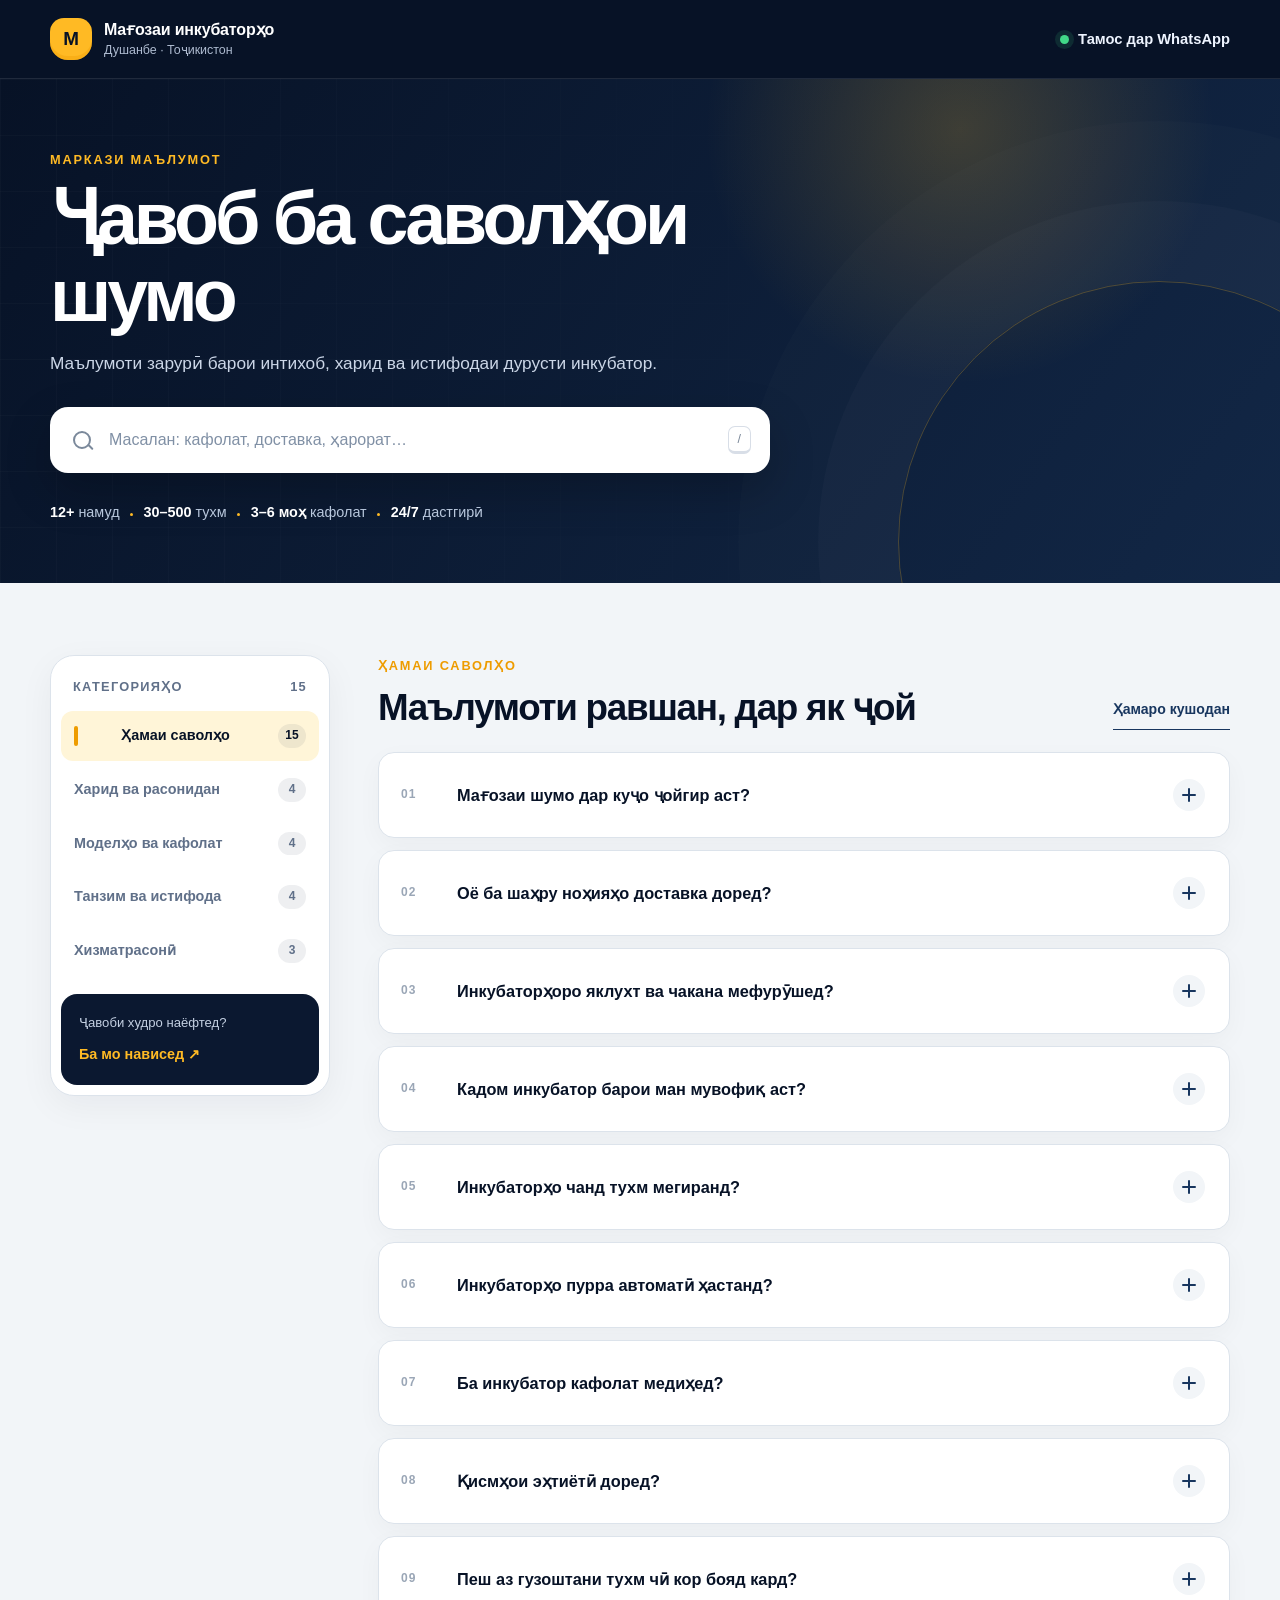
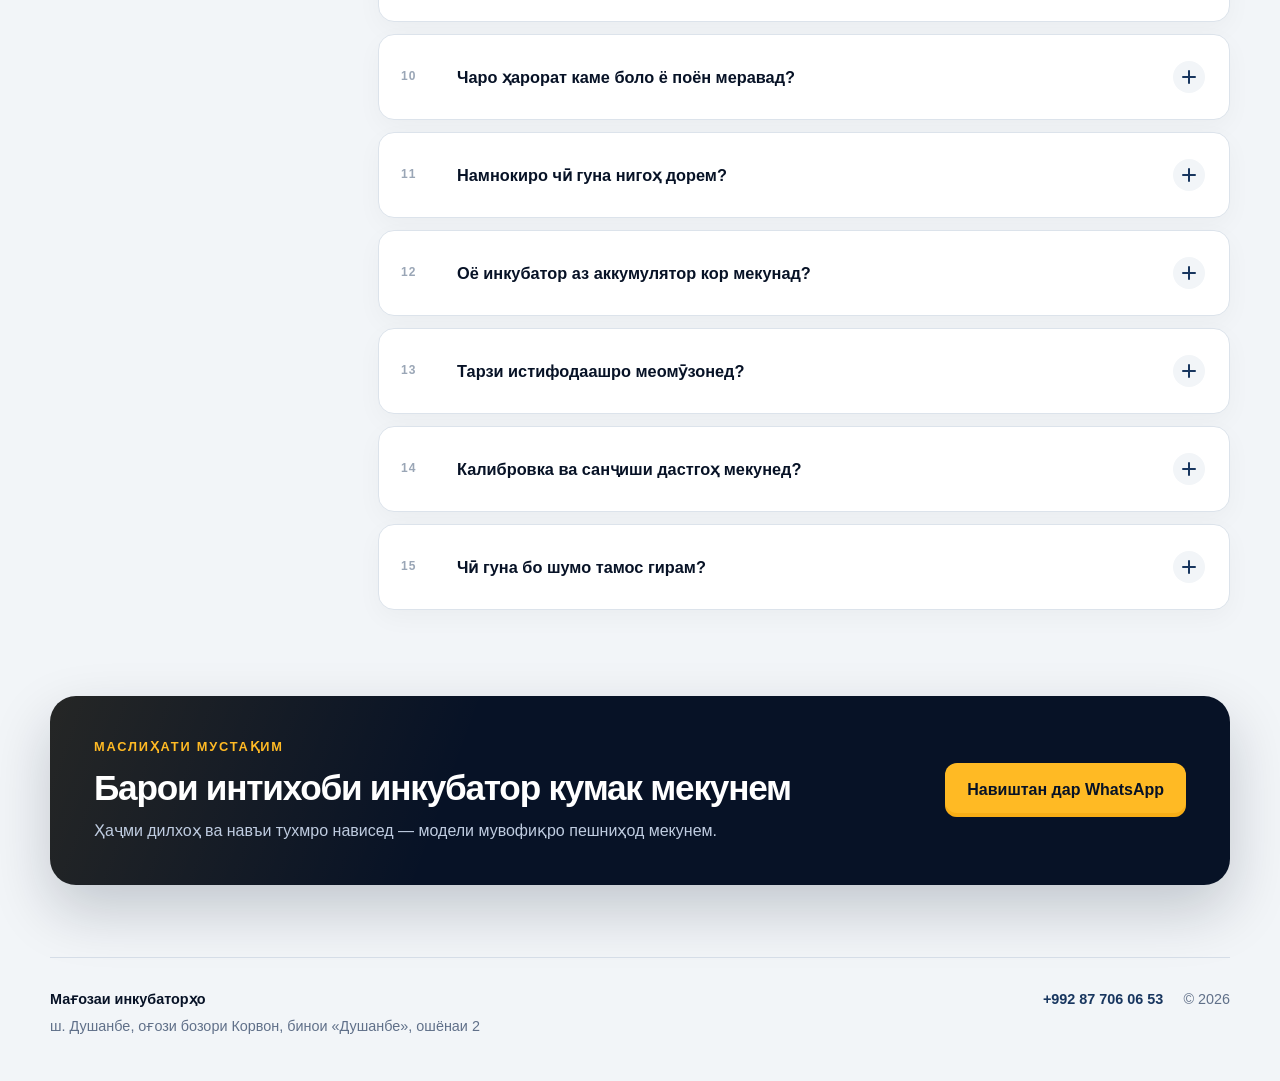
==== index.html @ 9f580c94 "Build scalable Tajik FAQ and Pages deployment" ====
<!doctype html>
<html lang="tg">
  <head>
    <meta charset="UTF-8" />
    <meta name="viewport" content="width=device-width, initial-scale=1.0" />
    <meta name="theme-color" content="#0b1830" />
    <meta
      name="description"
      content="Ҷавоб ба саволҳои маъмул дар бораи интихоб, харид ва истифодаи инкубаторҳо дар Тоҷикистон."
    />
    <title>Саволу ҷавоб | Мағозаи инкубаторҳо</title>
    <link rel="icon" href="assets/favicon.svg" type="image/svg+xml" />
    <link rel="stylesheet" href="assets/styles.css" />
    <script src="data/faqs.js" defer></script>
    <script src="assets/app.js" defer></script>
  </head>
  <body>
    <a class="skip-link" href="#faq-list">Ба саволҳо гузаред</a>

    <header class="site-header">
      <div class="header-inner">
        <a class="brand" href="./" aria-label="Мағозаи инкубаторҳо — саҳифаи асосӣ">
          <span class="brand-mark" aria-hidden="true">M</span>
          <span class="brand-copy">
            <strong>Мағозаи инкубаторҳо</strong>
            <small>Душанбе · Тоҷикистон</small>
          </span>
        </a>
        <a class="header-contact" data-whatsapp-link href="#contact">
          <span class="contact-dot" aria-hidden="true"></span>
          Тамос дар WhatsApp
        </a>
      </div>
    </header>

    <main>
      <section class="hero" aria-labelledby="page-title">
        <div class="hero-grid" aria-hidden="true"></div>
        <div class="hero-inner">
          <p class="eyebrow">Маркази маълумот</p>
          <h1 id="page-title">Ҷавоб ба саволҳои шумо</h1>
          <p class="hero-text">
            Маълумоти зарурӣ барои интихоб, харид ва истифодаи дурусти инкубатор.
          </p>

          <form class="search-shell" id="search-form" role="search">
            <label class="sr-only" for="faq-search">Ҷустуҷӯ дар саволу ҷавоб</label>
            <span class="search-icon" aria-hidden="true"></span>
            <input
              id="faq-search"
              name="q"
              type="search"
              autocomplete="off"
              placeholder="Масалан: кафолат, доставка, ҳарорат…"
            />
            <kbd title="Барои ҷустуҷӯ тугмаи /-ро пахш кунед">/</kbd>
            <button class="clear-search" id="clear-search" type="button" hidden>
              Пок кардан
            </button>
          </form>

          <div class="trust-row" aria-label="Маълумоти кӯтоҳ">
            <span><strong>12+</strong> намуд</span>
            <span><strong>30–500</strong> тухм</span>
            <span><strong>3–6 моҳ</strong> кафолат</span>
            <span><strong>24/7</strong> дастгирӣ</span>
          </div>
        </div>
      </section>

      <section class="faq-section" aria-label="Саволҳои маъмул">
        <div class="faq-layout">
          <aside class="category-panel" aria-label="Категорияҳои саволҳо">
            <div class="category-heading">
              <span>Категорияҳо</span>
              <span id="total-count" aria-label="Шумораи умумии саволҳо"></span>
            </div>
            <nav class="category-list" id="category-list"></nav>
            <div class="mini-contact">
              <p>Ҷавоби худро наёфтед?</p>
              <a data-whatsapp-link href="#contact">Ба мо нависед <span aria-hidden="true">↗</span></a>
            </div>
          </aside>

          <div class="faq-content">
            <div class="content-toolbar">
              <div>
                <p class="section-kicker" id="active-category-label">Ҳамаи саволҳо</p>
                <h2>Маълумоти равшан, дар як ҷой</h2>
              </div>
              <button class="text-button" id="toggle-all" type="button">Ҳамаро кушодан</button>
            </div>

            <div class="active-search" id="active-search" hidden aria-live="polite"></div>
            <div class="faq-list" id="faq-list"></div>

            <div class="empty-state" id="empty-state" hidden>
              <div class="empty-symbol" aria-hidden="true">?</div>
              <h3>Ҷавобе ёфт нашуд</h3>
              <p>Ибораи кӯтоҳтарро нависед ё категорияи дигарро интихоб кунед.</p>
              <button class="secondary-button" id="reset-filters" type="button">Нишон додани ҳамаи саволҳо</button>
            </div>
          </div>
        </div>
      </section>

      <section class="contact-band" id="contact" aria-labelledby="contact-title">
        <div>
          <p class="eyebrow">Маслиҳати мустақим</p>
          <h2 id="contact-title">Барои интихоби инкубатор кумак мекунем</h2>
          <p>Ҳаҷми дилхоҳ ва навъи тухмро нависед — модели мувофиқро пешниҳод мекунем.</p>
        </div>
        <a class="primary-button" data-whatsapp-link href="#">Навиштан дар WhatsApp</a>
      </section>
    </main>

    <footer class="site-footer">
      <div>
        <strong>Мағозаи инкубаторҳо</strong>
        <p data-address></p>
      </div>
      <div class="footer-meta">
        <a data-phone-link href="#"></a>
        <span>© <span id="current-year"></span></span>
      </div>
    </footer>

    <noscript>
      <div class="noscript">Барои истифодаи ҷустуҷӯ JavaScript-ро фаъол намоед.</div>
    </noscript>
  </body>
</html>
---- assets/styles.css ----
:root {
  color-scheme: light;
  --navy-950: #071226;
  --navy-900: #0b1830;
  --navy-800: #122746;
  --navy-700: #18365f;
  --ink: #13223a;
  --muted: #607089;
  --line: #dce3eb;
  --soft: #f2f5f8;
  --paper: #ffffff;
  --amber: #ffba24;
  --amber-strong: #ee9c00;
  --amber-soft: #fff5d8;
  --green: #26a269;
  --shadow: 0 18px 50px rgba(7, 18, 38, 0.1);
  --radius-lg: 24px;
  --radius-md: 16px;
  --max-width: 1180px;
}

* {
  box-sizing: border-box;
}

html {
  scroll-behavior: smooth;
}

body {
  margin: 0;
  min-width: 320px;
  background: var(--soft);
  color: var(--ink);
  font-family: Inter, ui-sans-serif, -apple-system, BlinkMacSystemFont, "Segoe UI", Arial, sans-serif;
  font-size: 16px;
  line-height: 1.65;
  text-rendering: optimizeLegibility;
}

button,
input {
  font: inherit;
}

button,
a,
summary {
  -webkit-tap-highlight-color: transparent;
}

a {
  color: inherit;
}

.sr-only {
  position: absolute;
  width: 1px;
  height: 1px;
  padding: 0;
  margin: -1px;
  overflow: hidden;
  clip: rect(0, 0, 0, 0);
  white-space: nowrap;
  border: 0;
}

.skip-link {
  position: fixed;
  z-index: 100;
  top: 12px;
  left: 12px;
  transform: translateY(-150%);
  padding: 10px 16px;
  border-radius: 10px;
  background: var(--amber);
  color: var(--navy-950);
  font-weight: 750;
  text-decoration: none;
}

.skip-link:focus {
  transform: translateY(0);
}

.site-header {
  position: relative;
  z-index: 10;
  background: var(--navy-950);
  color: white;
  border-bottom: 1px solid rgba(255, 255, 255, 0.1);
}

.header-inner,
.hero-inner,
.faq-layout,
.contact-band,
.site-footer {
  width: min(calc(100% - 40px), var(--max-width));
  margin-inline: auto;
}

.header-inner {
  min-height: 78px;
  display: flex;
  align-items: center;
  justify-content: space-between;
  gap: 24px;
}

.brand {
  display: inline-flex;
  align-items: center;
  gap: 12px;
  color: white;
  text-decoration: none;
}

.brand-mark {
  width: 42px;
  height: 42px;
  display: grid;
  place-items: center;
  border-radius: 14px 14px 18px 18px;
  background: var(--amber);
  color: var(--navy-950);
  font-size: 1.18rem;
  font-weight: 900;
  box-shadow: inset 0 -4px 0 rgba(238, 156, 0, 0.35);
}

.brand-copy {
  display: flex;
  flex-direction: column;
  line-height: 1.2;
}

.brand-copy strong {
  font-size: 1rem;
  letter-spacing: -0.01em;
}

.brand-copy small {
  margin-top: 4px;
  color: #aebbd0;
  font-size: 0.78rem;
}

.header-contact {
  display: inline-flex;
  align-items: center;
  gap: 9px;
  color: #eef4ff;
  font-size: 0.92rem;
  font-weight: 700;
  text-decoration: none;
}

.contact-dot {
  width: 9px;
  height: 9px;
  border-radius: 50%;
  background: #41d888;
  box-shadow: 0 0 0 5px rgba(65, 216, 136, 0.12);
}

.hero {
  position: relative;
  isolation: isolate;
  overflow: hidden;
  min-height: 420px;
  background:
    radial-gradient(circle at 75% 10%, rgba(255, 186, 36, 0.2), transparent 24%),
    linear-gradient(125deg, var(--navy-950), var(--navy-800));
  color: white;
}

.hero::after {
  content: "";
  position: absolute;
  z-index: -1;
  right: -140px;
  bottom: -220px;
  width: 520px;
  height: 520px;
  border: 1px solid rgba(255, 186, 36, 0.25);
  border-radius: 50%;
  box-shadow: 0 0 0 80px rgba(255, 255, 255, 0.018), 0 0 0 160px rgba(255, 255, 255, 0.012);
}

.hero-grid {
  position: absolute;
  z-index: -1;
  inset: 0;
  opacity: 0.12;
  background-image:
    linear-gradient(rgba(255, 255, 255, 0.18) 1px, transparent 1px),
    linear-gradient(90deg, rgba(255, 255, 255, 0.18) 1px, transparent 1px);
  background-size: 56px 56px;
  mask-image: linear-gradient(90deg, black, transparent 72%);
}

.hero-inner {
  padding: 70px 0 58px;
}

.eyebrow,
.section-kicker {
  margin: 0 0 10px;
  color: var(--amber);
  font-size: 0.8rem;
  font-weight: 850;
  letter-spacing: 0.14em;
  text-transform: uppercase;
}

h1,
h2,
h3,
p {
  margin-top: 0;
}

h1 {
  max-width: 780px;
  margin-bottom: 14px;
  font-size: clamp(2.4rem, 6vw, 4.6rem);
  line-height: 1.05;
  letter-spacing: -0.055em;
}

.hero-text {
  max-width: 650px;
  margin-bottom: 30px;
  color: #cbd6e7;
  font-size: 1.08rem;
}

.search-shell {
  position: relative;
  display: flex;
  align-items: center;
  width: min(100%, 720px);
  min-height: 66px;
  border: 1px solid rgba(255, 255, 255, 0.13);
  border-radius: 18px;
  background: white;
  box-shadow: 0 18px 45px rgba(0, 0, 0, 0.22);
}

.search-shell:focus-within {
  outline: 3px solid rgba(255, 186, 36, 0.48);
  outline-offset: 3px;
}

.search-icon {
  flex: 0 0 auto;
  width: 18px;
  height: 18px;
  margin-left: 22px;
  border: 2px solid #7b899b;
  border-radius: 50%;
}

.search-icon::after {
  content: "";
  display: block;
  width: 7px;
  height: 2px;
  margin: 13px 0 0 12px;
  transform: rotate(45deg);
  border-radius: 2px;
  background: #7b899b;
}

.search-shell input {
  min-width: 0;
  flex: 1;
  height: 64px;
  padding: 0 18px;
  border: 0;
  outline: 0;
  background: transparent;
  color: var(--ink);
  font-size: 1rem;
}

.search-shell input::placeholder {
  color: #8090a5;
}

kbd {
  margin-right: 18px;
  padding: 2px 9px;
  border: 1px solid #d8dee7;
  border-bottom-width: 3px;
  border-radius: 7px;
  color: #7a8798;
  font-family: inherit;
  font-size: 0.78rem;
}

.clear-search {
  margin-right: 10px;
  padding: 9px 12px;
  border: 0;
  border-radius: 10px;
  background: var(--soft);
  color: var(--navy-700);
  cursor: pointer;
  font-size: 0.82rem;
  font-weight: 750;
}

.trust-row {
  display: flex;
  flex-wrap: wrap;
  gap: 10px 24px;
  margin-top: 28px;
  color: #b8c7dc;
  font-size: 0.9rem;
}

.trust-row span {
  position: relative;
}

.trust-row span:not(:last-child)::after {
  content: "";
  position: absolute;
  top: 50%;
  right: -13px;
  width: 3px;
  height: 3px;
  border-radius: 50%;
  background: var(--amber);
}

.trust-row strong {
  color: white;
}

.faq-section {
  padding: 72px 0 86px;
}

.faq-layout {
  display: grid;
  grid-template-columns: 280px minmax(0, 1fr);
  gap: 48px;
  align-items: start;
}

.category-panel {
  position: sticky;
  top: 28px;
  overflow: hidden;
  border: 1px solid var(--line);
  border-radius: var(--radius-lg);
  background: var(--paper);
  box-shadow: 0 10px 35px rgba(7, 18, 38, 0.05);
}

.category-heading {
  display: flex;
  justify-content: space-between;
  padding: 20px 22px 14px;
  color: var(--muted);
  font-size: 0.8rem;
  font-weight: 800;
  letter-spacing: 0.1em;
  text-transform: uppercase;
}

.category-list {
  display: grid;
  gap: 4px;
  padding: 0 10px 12px;
}

.category-button {
  width: 100%;
  display: flex;
  align-items: center;
  justify-content: space-between;
  gap: 16px;
  padding: 13px 13px;
  border: 0;
  border-radius: 12px;
  background: transparent;
  color: var(--muted);
  cursor: pointer;
  text-align: left;
  font-size: 0.9rem;
  font-weight: 700;
  transition: background 160ms ease, color 160ms ease, transform 160ms ease;
}

.category-button:hover {
  color: var(--navy-800);
  background: var(--soft);
}

.category-button[aria-pressed="true"] {
  color: var(--navy-950);
  background: var(--amber-soft);
}

.category-button[aria-pressed="true"]::before {
  content: "";
  width: 4px;
  height: 20px;
  flex: 0 0 auto;
  margin-right: -5px;
  border-radius: 999px;
  background: var(--amber-strong);
}

.category-count {
  min-width: 28px;
  padding: 2px 7px;
  border-radius: 999px;
  background: rgba(19, 34, 58, 0.07);
  text-align: center;
  font-size: 0.75rem;
}

.mini-contact {
  margin: 6px 10px 10px;
  padding: 18px;
  border-radius: 16px;
  background: var(--navy-900);
  color: white;
}

.mini-contact p {
  margin-bottom: 7px;
  color: #c4d0e2;
  font-size: 0.82rem;
}

.mini-contact a {
  color: var(--amber);
  font-size: 0.9rem;
  font-weight: 800;
  text-decoration: none;
}

.content-toolbar {
  display: flex;
  align-items: end;
  justify-content: space-between;
  gap: 24px;
  margin-bottom: 22px;
}

.section-kicker {
  color: var(--amber-strong);
}

.content-toolbar h2 {
  margin: 0;
  color: var(--navy-950);
  font-size: clamp(1.65rem, 3vw, 2.3rem);
  line-height: 1.2;
  letter-spacing: -0.035em;
}

.text-button {
  flex: 0 0 auto;
  padding: 8px 0;
  border: 0;
  border-bottom: 1px solid var(--navy-700);
  background: transparent;
  color: var(--navy-700);
  cursor: pointer;
  font-size: 0.88rem;
  font-weight: 750;
}

.active-search {
  margin: -4px 0 18px;
  color: var(--muted);
  font-size: 0.9rem;
}

.faq-list {
  display: grid;
  gap: 12px;
}

.faq-item {
  overflow: clip;
  border: 1px solid var(--line);
  border-radius: var(--radius-md);
  background: var(--paper);
  box-shadow: 0 8px 26px rgba(7, 18, 38, 0.035);
  transition: border-color 180ms ease, box-shadow 180ms ease, transform 180ms ease;
}

.faq-item:hover {
  border-color: #c3ceda;
  box-shadow: 0 12px 32px rgba(7, 18, 38, 0.07);
}

.faq-item[open] {
  border-color: rgba(238, 156, 0, 0.45);
  box-shadow: var(--shadow);
}

.faq-item summary {
  position: relative;
  display: grid;
  grid-template-columns: 42px minmax(0, 1fr) 34px;
  align-items: center;
  gap: 14px;
  min-height: 84px;
  padding: 18px 22px;
  cursor: pointer;
  list-style: none;
}

.faq-item summary::-webkit-details-marker {
  display: none;
}

.faq-item summary:focus-visible {
  outline: 3px solid rgba(238, 156, 0, 0.5);
  outline-offset: -3px;
}

.faq-number {
  color: #9aa6b6;
  font-size: 0.75rem;
  font-weight: 850;
  letter-spacing: 0.08em;
}

.faq-question {
  color: var(--navy-950);
  font-size: 1.02rem;
  font-weight: 770;
  line-height: 1.4;
}

.faq-toggle {
  position: relative;
  width: 32px;
  height: 32px;
  border-radius: 50%;
  background: var(--soft);
}

.faq-toggle::before,
.faq-toggle::after {
  content: "";
  position: absolute;
  top: 15px;
  left: 9px;
  width: 14px;
  height: 2px;
  border-radius: 2px;
  background: var(--navy-700);
  transition: transform 180ms ease;
}

.faq-toggle::after {
  transform: rotate(90deg);
}

.faq-item[open] .faq-toggle {
  background: var(--amber);
}

.faq-item[open] .faq-toggle::after {
  transform: rotate(0deg);
}

.faq-answer {
  margin: 0 22px 22px 78px;
  padding: 0 48px 2px 0;
  color: #53647c;
}

.faq-answer p {
  margin-bottom: 10px;
}

.answer-category {
  display: inline-flex;
  margin-top: 4px;
  padding: 5px 10px;
  border-radius: 999px;
  background: var(--soft);
  color: #6d7c90;
  font-size: 0.75rem;
  font-weight: 750;
}

.empty-state {
  padding: 62px 24px;
  border: 1px dashed #cbd4df;
  border-radius: var(--radius-lg);
  background: rgba(255, 255, 255, 0.58);
  text-align: center;
}

.empty-symbol {
  width: 52px;
  height: 52px;
  display: grid;
  place-items: center;
  margin: 0 auto 16px;
  border-radius: 18px;
  background: var(--amber-soft);
  color: var(--amber-strong);
  font-size: 1.4rem;
  font-weight: 900;
}

.empty-state h3 {
  margin-bottom: 6px;
  color: var(--navy-950);
}

.empty-state p {
  max-width: 440px;
  margin: 0 auto 20px;
  color: var(--muted);
}

.secondary-button,
.primary-button {
  display: inline-flex;
  align-items: center;
  justify-content: center;
  min-height: 48px;
  padding: 11px 18px;
  border: 0;
  border-radius: 12px;
  cursor: pointer;
  font-weight: 800;
  text-decoration: none;
}

.secondary-button {
  background: var(--navy-900);
  color: white;
}

.contact-band {
  display: flex;
  align-items: center;
  justify-content: space-between;
  gap: 36px;
  margin-bottom: 72px;
  padding: 40px 44px;
  border-radius: 26px;
  background:
    linear-gradient(110deg, rgba(255, 186, 36, 0.12), transparent 35%),
    var(--navy-950);
  color: white;
  box-shadow: 0 25px 60px rgba(7, 18, 38, 0.2);
}

.contact-band h2 {
  margin-bottom: 8px;
  font-size: clamp(1.55rem, 3vw, 2.2rem);
  line-height: 1.22;
  letter-spacing: -0.035em;
}

.contact-band p:not(.eyebrow) {
  max-width: 670px;
  margin-bottom: 0;
  color: #bfcce0;
}

.primary-button {
  flex: 0 0 auto;
  min-height: 54px;
  padding-inline: 22px;
  background: var(--amber);
  color: var(--navy-950);
  box-shadow: inset 0 -4px 0 rgba(238, 156, 0, 0.4);
}

.primary-button:hover,
.secondary-button:hover {
  transform: translateY(-1px);
}

.site-footer {
  display: flex;
  justify-content: space-between;
  gap: 28px;
  padding: 30px 0 42px;
  border-top: 1px solid #d5dde7;
  color: var(--muted);
  font-size: 0.9rem;
}

.site-footer strong {
  color: var(--navy-950);
}

.site-footer p {
  margin: 4px 0 0;
}

.footer-meta {
  display: flex;
  align-items: flex-start;
  gap: 20px;
  white-space: nowrap;
}

.footer-meta a {
  color: var(--navy-700);
  font-weight: 750;
  text-decoration: none;
}

.noscript {
  position: fixed;
  z-index: 50;
  inset: auto 16px 16px;
  padding: 12px 16px;
  border-radius: 12px;
  background: #7a1d1d;
  color: white;
  text-align: center;
}

@media (max-width: 820px) {
  .hero {
    min-height: auto;
  }

  .hero-inner {
    padding: 54px 0 46px;
  }

  .faq-section {
    padding: 46px 0 58px;
  }

  .faq-layout {
    grid-template-columns: 1fr;
    gap: 34px;
  }

  .category-panel {
    position: static;
    overflow: visible;
    border: 0;
    background: transparent;
    box-shadow: none;
  }

  .category-heading,
  .mini-contact {
    display: none;
  }

  .category-list {
    display: flex;
    gap: 8px;
    overflow-x: auto;
    margin-inline: -20px;
    padding: 0 20px 8px;
    scrollbar-width: none;
  }

  .category-list::-webkit-scrollbar {
    display: none;
  }

  .category-button {
    width: auto;
    flex: 0 0 auto;
    padding: 10px 13px;
    border: 1px solid var(--line);
    background: white;
  }

  .category-button[aria-pressed="true"]::before,
  .category-count {
    display: none;
  }

  .content-toolbar {
    align-items: center;
  }

  .contact-band {
    flex-direction: column;
    align-items: flex-start;
    margin-bottom: 52px;
    padding: 32px;
  }
}

@media (max-width: 580px) {
  .header-inner,
  .hero-inner,
  .faq-layout,
  .contact-band,
  .site-footer {
    width: min(calc(100% - 28px), var(--max-width));
  }

  .header-inner {
    min-height: 70px;
  }

  .brand-mark {
    width: 38px;
    height: 38px;
    border-radius: 12px 12px 15px 15px;
  }

  .brand-copy strong {
    font-size: 0.88rem;
  }

  .brand-copy small {
    font-size: 0.72rem;
  }

  .header-contact {
    width: 40px;
    height: 40px;
    justify-content: center;
    overflow: hidden;
    border-radius: 50%;
    background: rgba(65, 216, 136, 0.12);
    color: transparent;
    white-space: nowrap;
  }

  .header-contact .contact-dot {
    flex: 0 0 auto;
    margin-left: 72px;
  }

  h1 {
    font-size: clamp(2.25rem, 13vw, 3.5rem);
  }

  .hero-text {
    font-size: 1rem;
  }

  .search-shell {
    min-height: 60px;
  }

  .search-shell input {
    height: 58px;
    padding: 0 12px;
  }

  .search-icon {
    margin-left: 18px;
  }

  kbd {
    display: none;
  }

  .clear-search {
    width: 34px;
    height: 34px;
    overflow: hidden;
    padding: 0;
    color: transparent;
  }

  .clear-search::after {
    content: "×";
    display: grid;
    place-items: center;
    width: 34px;
    height: 34px;
    color: var(--navy-700);
    font-size: 1.2rem;
  }

  .trust-row {
    display: grid;
    grid-template-columns: 1fr 1fr;
    gap: 8px 18px;
    font-size: 0.82rem;
  }

  .trust-row span::after {
    display: none;
  }

  .content-toolbar {
    align-items: flex-end;
  }

  .content-toolbar h2 {
    font-size: 1.55rem;
  }

  .text-button {
    max-width: 90px;
    line-height: 1.3;
    text-align: right;
  }

  .faq-item summary {
    grid-template-columns: minmax(0, 1fr) 32px;
    min-height: 76px;
    gap: 10px;
    padding: 16px;
  }

  .faq-number {
    display: none;
  }

  .faq-question {
    font-size: 0.96rem;
  }

  .faq-answer {
    margin: 0 16px 18px;
    padding: 0 38px 0 0;
    font-size: 0.95rem;
  }

  .contact-band {
    padding: 28px 22px;
    border-radius: 20px;
  }

  .primary-button {
    width: 100%;
  }

  .site-footer {
    flex-direction: column;
  }

  .footer-meta {
    justify-content: space-between;
  }
}

@media (prefers-reduced-motion: reduce) {
  html {
    scroll-behavior: auto;
  }

  *,
  *::before,
  *::after {
    transition-duration: 0.01ms !important;
    animation-duration: 0.01ms !important;
    animation-iteration-count: 1 !important;
  }
}

@media print {
  .site-header,
  .search-shell,
  .category-panel,
  .text-button,
  .contact-band,
  .site-footer {
    display: none !important;
  }

  .hero {
    min-height: auto;
    background: none;
    color: black;
  }

  .hero-inner {
    padding: 20px 0;
  }

  .hero-text,
  .trust-row {
    color: #333;
  }

  .faq-section {
    padding: 0;
  }

  .faq-layout {
    display: block;
  }

  .faq-item {
    break-inside: avoid;
    box-shadow: none;
  }

  .faq-item .faq-answer {
    display: block;
  }
}
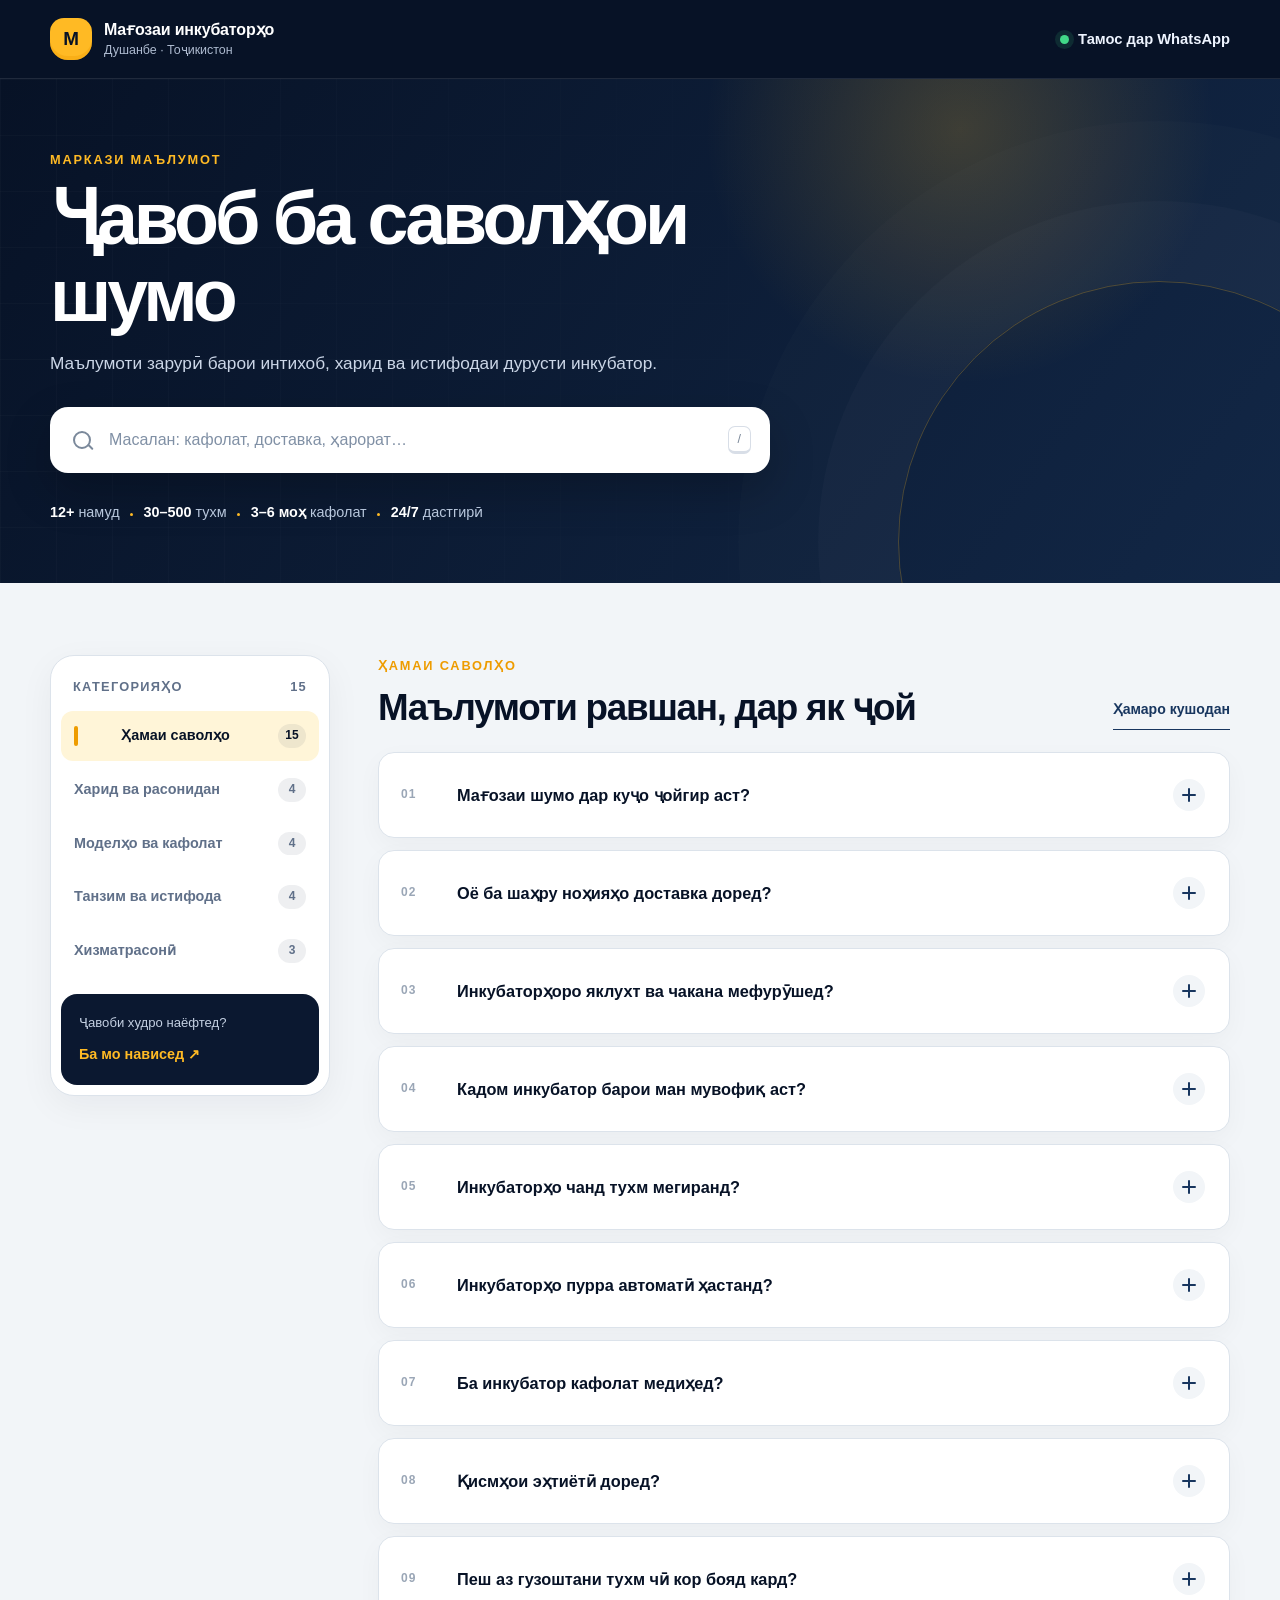
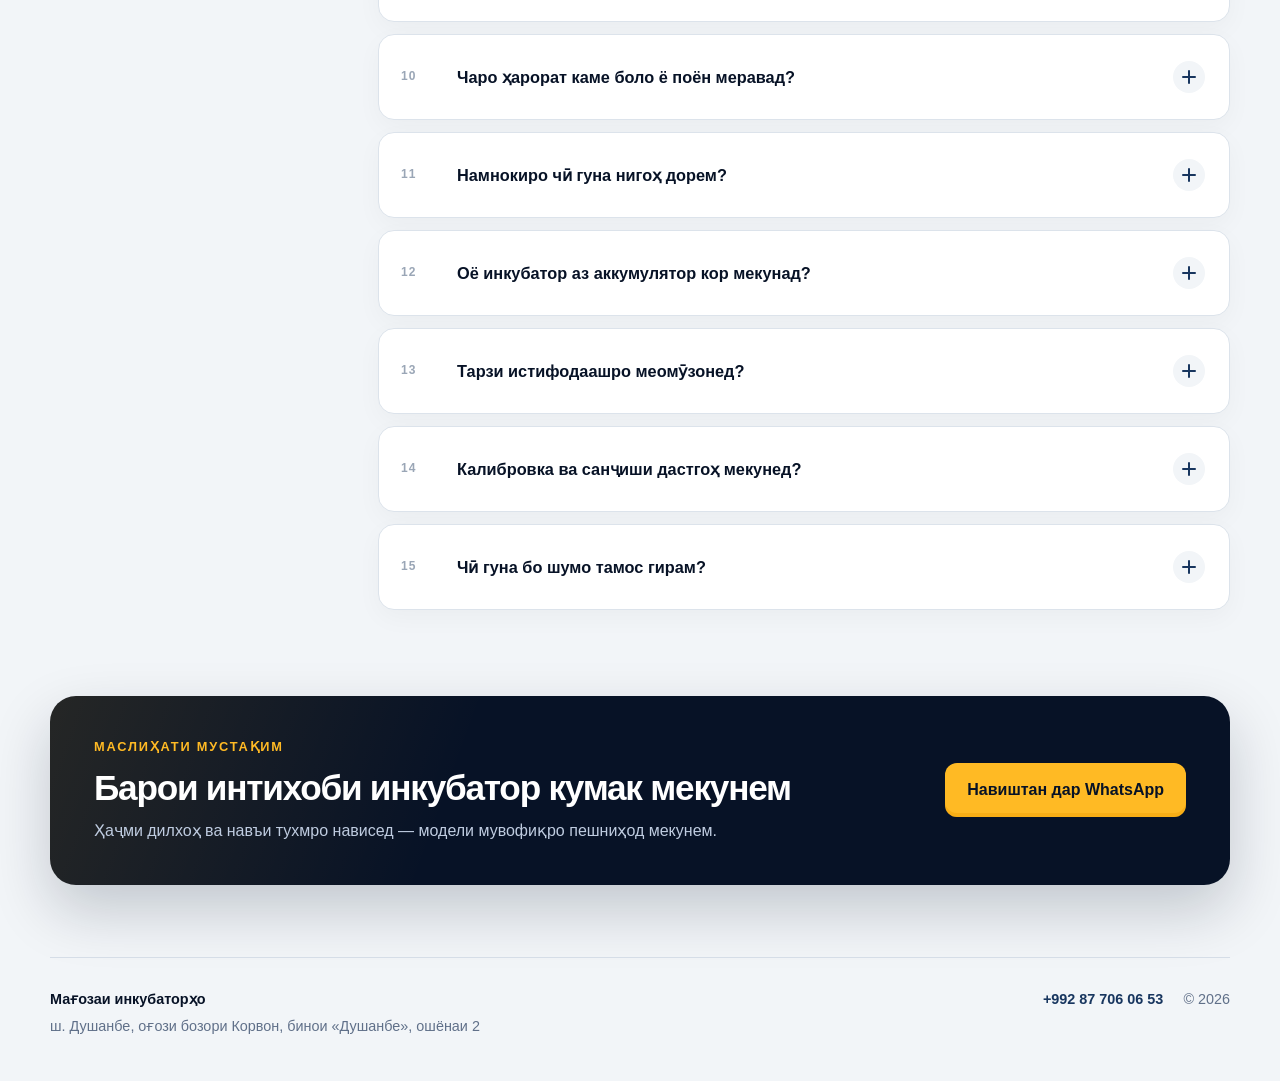
==== commit a9e216c1: "Refresh mobile stylesheet cache" ====
--- a/index.html
+++ b/index.html
@@ -10,7 +10,7 @@
     />
     <title>Саволу ҷавоб | Мағозаи инкубаторҳо</title>
     <link rel="icon" href="assets/favicon.svg" type="image/svg+xml" />
-    <link rel="stylesheet" href="assets/styles.css" />
+    <link rel="stylesheet" href="assets/styles.css?v=2" />
     <script src="data/faqs.js" defer></script>
     <script src="assets/app.js" defer></script>
   </head>
--- a/assets/styles.css
+++ b/assets/styles.css
@@ -25,11 +25,15 @@
 
 html {
   scroll-behavior: smooth;
+  max-width: 100%;
+  overflow-x: hidden;
 }
 
 body {
   margin: 0;
   min-width: 320px;
+  max-width: 100%;
+  overflow-x: hidden;
   background: var(--soft);
   color: var(--ink);
   font-family: Inter, ui-sans-serif, -apple-system, BlinkMacSystemFont, "Segoe UI", Arial, sans-serif;
@@ -349,6 +353,16 @@
   grid-template-columns: 280px minmax(0, 1fr);
   gap: 48px;
   align-items: start;
+  min-width: 0;
+}
+
+.category-panel,
+.category-list,
+.faq-content,
+.faq-list,
+.faq-item {
+  min-width: 0;
+  max-width: 100%;
 }
 
 .category-panel {
@@ -541,6 +555,7 @@
   font-size: 1.02rem;
   font-weight: 770;
   line-height: 1.4;
+  overflow-wrap: anywhere;
 }
 
 .faq-toggle {
@@ -584,6 +599,7 @@
 
 .faq-answer p {
   margin-bottom: 10px;
+  overflow-wrap: anywhere;
 }
 
 .answer-category {
@@ -752,7 +768,8 @@
 
   .category-panel {
     position: static;
-    overflow: visible;
+    width: 100%;
+    overflow: hidden;
     border: 0;
     background: transparent;
     box-shadow: none;
@@ -766,9 +783,12 @@
   .category-list {
     display: flex;
     gap: 8px;
+    width: 100%;
+    max-width: 100%;
     overflow-x: auto;
-    margin-inline: -20px;
-    padding: 0 20px 8px;
+    margin-inline: 0;
+    padding: 0 0 8px;
+    overscroll-behavior-inline: contain;
     scrollbar-width: none;
   }
 
@@ -807,7 +827,8 @@
   .faq-layout,
   .contact-band,
   .site-footer {
-    width: min(calc(100% - 28px), var(--max-width));
+    width: calc(100% - 28px);
+    max-width: var(--max-width);
   }
 
   .header-inner {
@@ -929,7 +950,7 @@
 
   .faq-answer {
     margin: 0 16px 18px;
-    padding: 0 38px 0 0;
+    padding: 0;
     font-size: 0.95rem;
   }
 
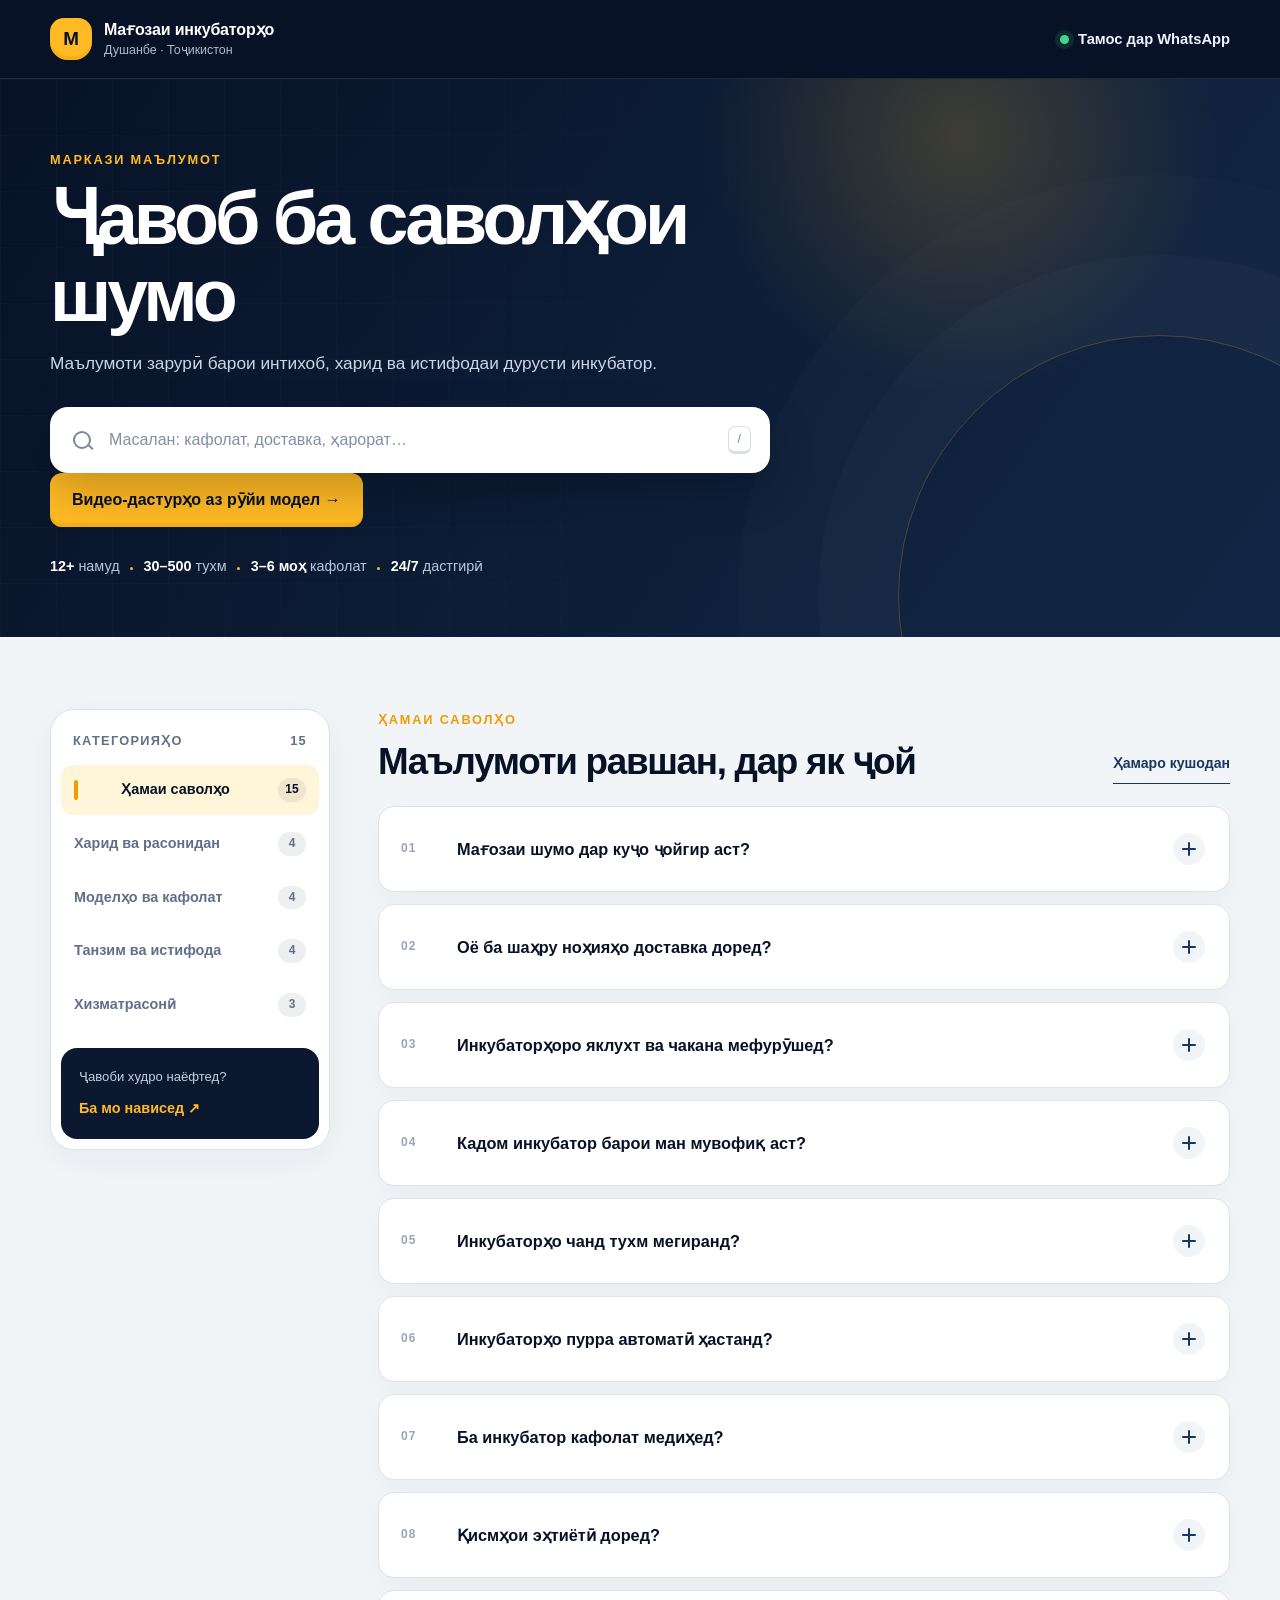
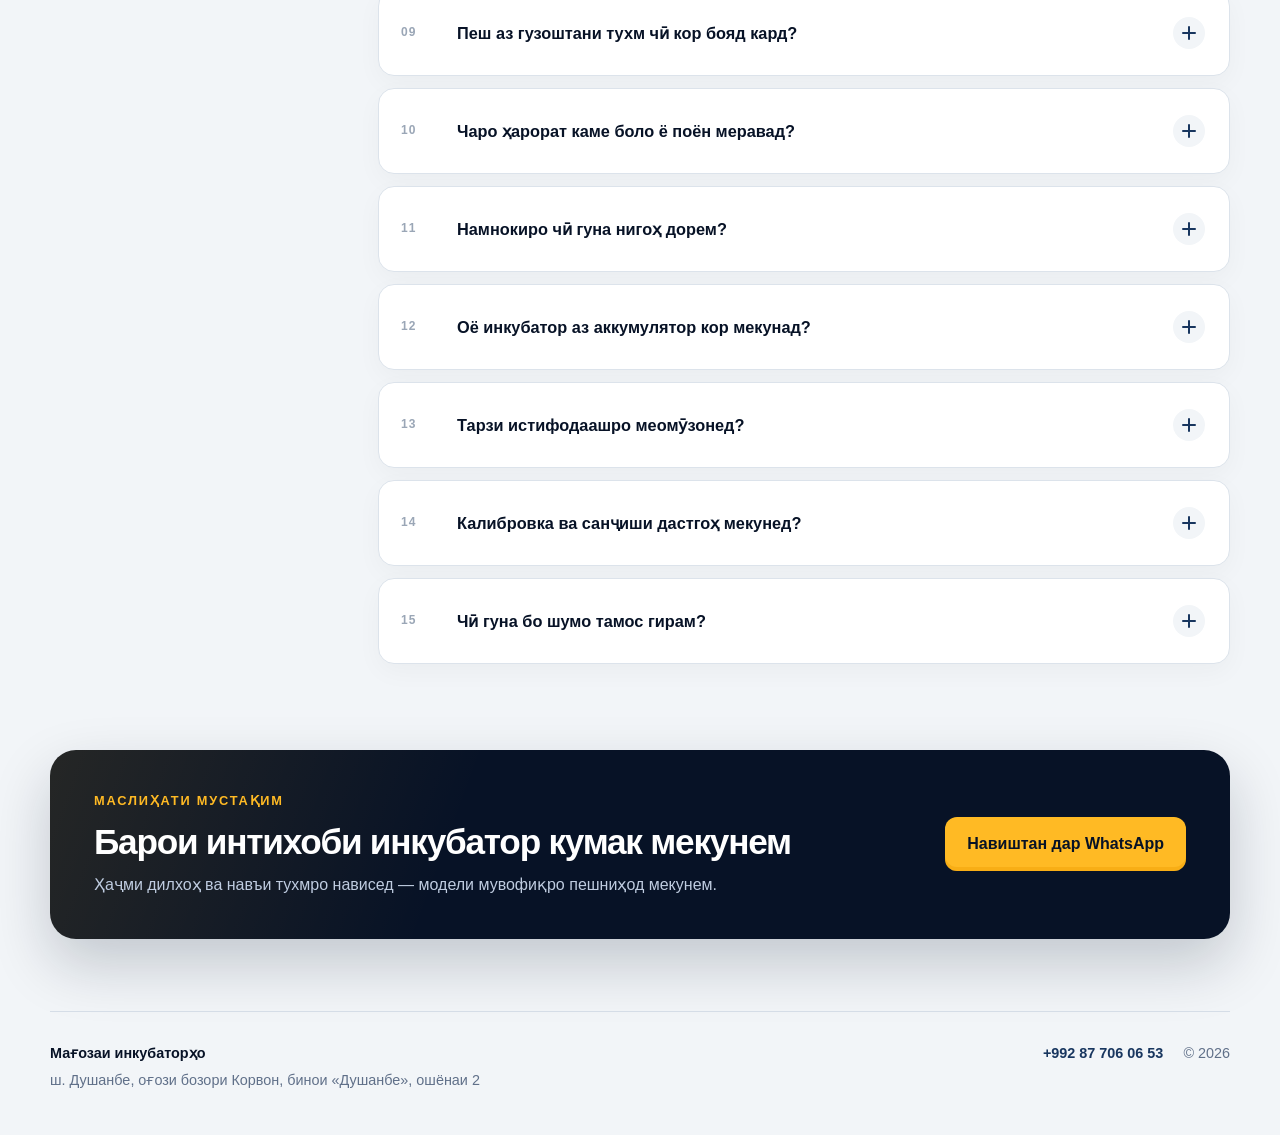
==== commit 23132b7a: "Add Tajik incubator video guide with model catalog" ====
--- a/index.html
+++ b/index.html
@@ -58,6 +58,8 @@
               Пок кардан
             </button>
           </form>
+
+          <p><a class="primary-button" href="guide/">Видео-дастурҳо аз рӯйи модел →</a></p>
 
           <div class="trust-row" aria-label="Маълумоти кӯтоҳ">
             <span><strong>12+</strong> намуд</span>
